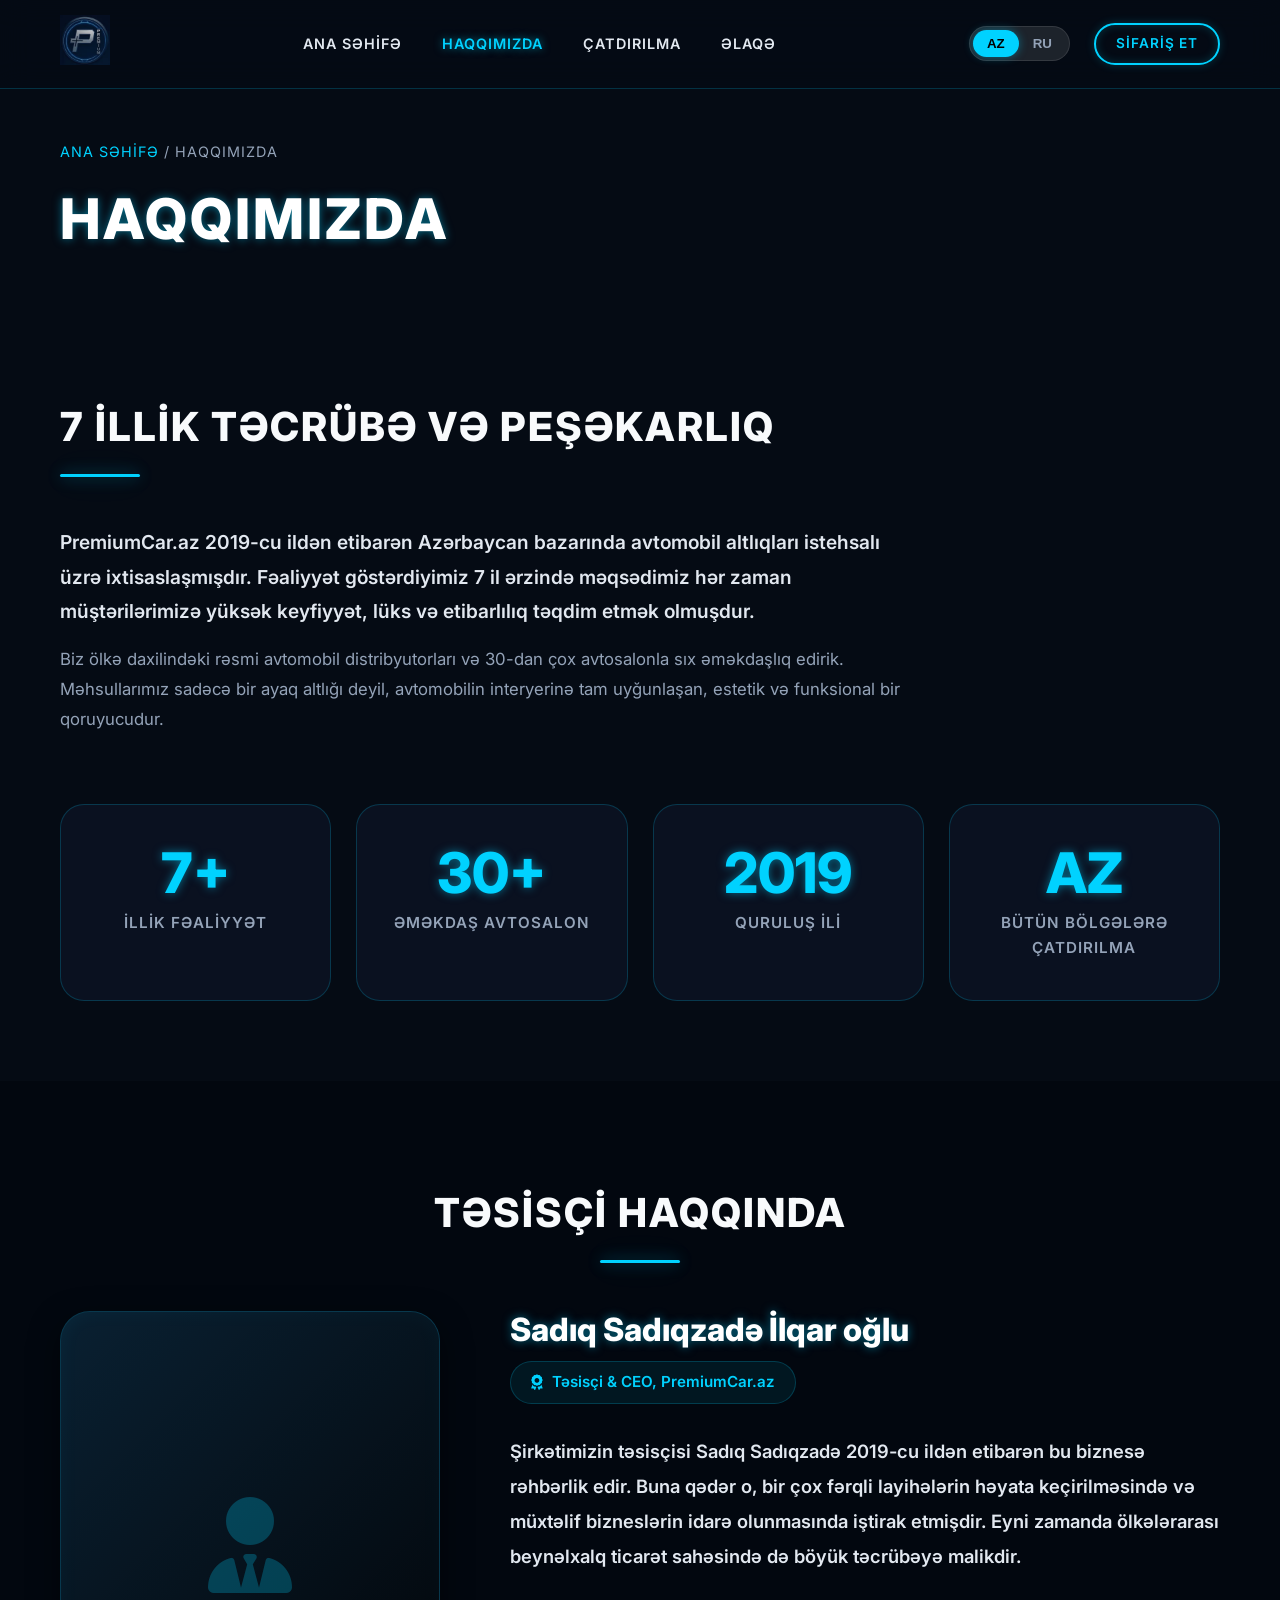
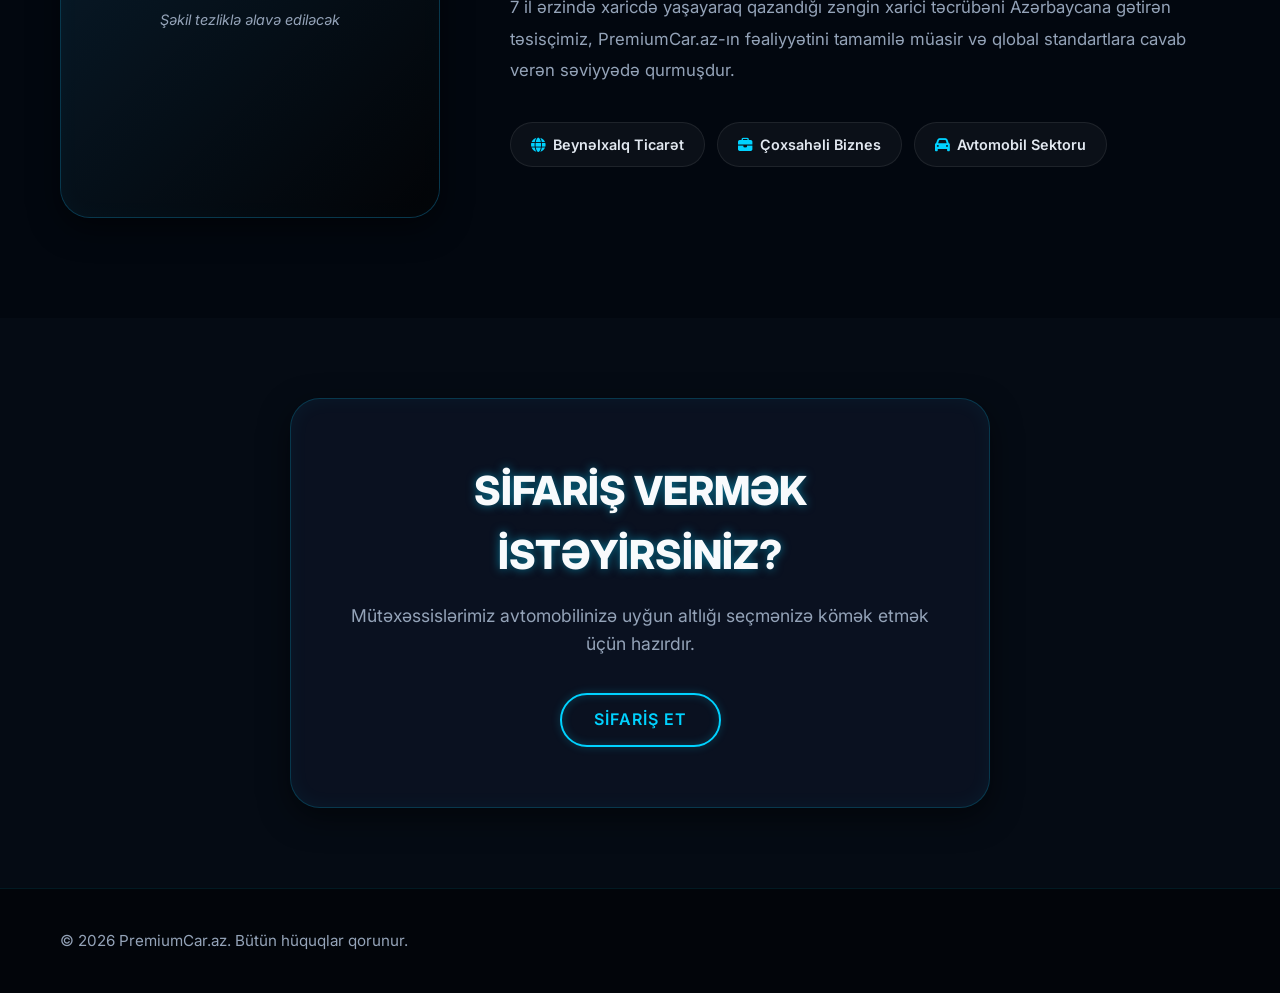
==== about.html @ 5f277016 "Initial commit with fully modernized design, new pages and sections" ====
<!DOCTYPE html>
<html lang="az">
<head>
    <meta charset="UTF-8">
    <meta name="viewport" content="width=device-width, initial-scale=1.0">
    <title>PremiumCar.az - Haqqımızda</title>
    <meta name="description" content="PremiumCar.az haqqında – 2019-cu ildən bəri fəaliyyət göstərən, 30+ avtosalonla əməkdaşlıq edən premium avtomobil altlıqları istehsalçısı.">
    <link href="https://fonts.googleapis.com/css2?family=Inter:wght@300;400;600;800&display=swap" rel="stylesheet">
    <link rel="stylesheet" href="css/style.css">
    <link rel="stylesheet" href="css/about.css">
    <link rel="stylesheet" href="https://cdnjs.cloudflare.com/ajax/libs/font-awesome/6.4.0/css/all.min.css">
</head>
<body>

    <!-- Navbar (eyni ana səhifədəki kimi) -->
    <nav class="navbar">
        <div class="container nav-container">
            <a href="index.html" class="logo">
                <img src="logopremiumcar.jpg" alt="PremiumCar.az Logo" id="brand-logo" onerror="this.style.display='none'; document.getElementById('brand-text').style.display='block';">
                <span id="brand-text" style="display:none;">PremiumCar.az</span>
            </a>
            <ul class="nav-links">
                <li><a href="index.html" data-i18n="nav_home">Ana səhifə</a></li>
                <li><a href="index.html#about" data-i18n="nav_about" class="active-link">Haqqımızda</a></li>
                <li><a href="index.html#delivery" data-i18n="nav_delivery">Çatdırılma</a></li>
                <li><a href="index.html#contact" data-i18n="nav_contact">Əlaqə</a></li>
            </ul>
            <div class="nav-actions">
                <div class="lang-switch">
                    <button class="lang-btn active" data-lang="az">AZ</button>
                    <button class="lang-btn" data-lang="ru">RU</button>
                </div>
                <a href="index.html#order" class="btn-primary btn-sm" data-i18n="nav_order">Sifariş Et</a>
                <button class="mobile-menu-btn"><i class="fas fa-bars"></i></button>
            </div>
        </div>
    </nav>

    <!-- Page Hero -->
    <div class="page-hero">
        <div class="page-hero-overlay"></div>
        <div class="container page-hero-content">
            <p class="page-breadcrumb"><a href="index.html">Ana Səhifə</a> / <span data-i18n="about_title">Haqqımızda</span></p>
            <h1 data-i18n="about_title" class="glow-text">Haqqımızda</h1>
        </div>
    </div>

    <!-- Business About Section -->
    <section class="about-page-section">
        <div class="container">
            <div class="about-page-intro">
                <h2 data-i18n="business_title" class="section-title text-left">7 İllik Təcrübə və Peşəkarlıq</h2>
                <p data-i18n="about_business_p1" class="text-lead">PremiumCar.az 2019-cu ildən etibarən Azərbaycan bazarında avtomobil altlıqları istehsalı üzrə ixtisaslaşmışdır. Fəaliyyət göstərdiyimiz 7 il ərzində məqsədimiz hər zaman müştərilərimizə yüksək keyfiyyət, lüks və etibarlılıq təqdim etmək olmuşdur.</p>
                <p data-i18n="about_business_p2">Biz ölkə daxilindəki rəsmi avtomobil distribyutorları və 30-dan çox avtosalonla sıx əməkdaşlıq edirik. Məhsullarımız sadəcə bir ayaq altlığı deyil, avtomobilin interyerinə tam uyğunlaşan, estetik və funksional bir qoruyucudur.</p>
            </div>

            <!-- Stats -->
            <div class="stats-grid">
                <div class="stat-card">
                    <div class="stat-number glow-text">7+</div>
                    <div class="stat-label" data-i18n="stat_years">İllik Fəaliyyət</div>
                </div>
                <div class="stat-card">
                    <div class="stat-number glow-text">30+</div>
                    <div class="stat-label" data-i18n="stat_salons">Əməkdaş Avtosalon</div>
                </div>
                <div class="stat-card">
                    <div class="stat-number glow-text">2019</div>
                    <div class="stat-label" data-i18n="stat_since">Quruluş İli</div>
                </div>
                <div class="stat-card">
                    <div class="stat-number glow-text">AZ</div>
                    <div class="stat-label" data-i18n="stat_region">Bütün Bölgələrə Çatdırılma</div>
                </div>
            </div>
        </div>
    </section>

    <!-- Founder Section -->
    <section class="founder-section">
        <div class="container">
            <h2 class="section-title" data-i18n="founder_title">Təsisçi Haqqında</h2>
            <div class="founder-content">

                <!-- Founder Photo Placeholder -->
                <div class="founder-photo-wrap">
                    <div class="founder-photo neon-border">
                        <div class="photo-placeholder">
                            <i class="fas fa-user-tie"></i>
                            <p class="photo-hint">Şəkil tezliklə əlavə ediləcək</p>
                        </div>
                    </div>
                </div>

                <!-- Founder Text -->
                <div class="founder-text">
                    <h3 data-i18n="about_founder_name" class="founder-name glow-text">Sadıq Sadıqzadə İlqar oğlu</h3>
                    <div class="founder-badge">
                        <i class="fas fa-award"></i>
                        <span>Təsisçi &amp; CEO, PremiumCar.az</span>
                    </div>
                    <p data-i18n="about_founder_p1" class="text-lead">Şirkətimizin təsisçisi Sadıq Sadıqzadə 2019-cu ildən etibarən bu biznesə rəhbərlik edir. Buna qədər o, bir çox fərqli layihələrin həyata keçirilməsində və müxtəlif bizneslərin idarə olunmasında iştirak etmişdir. Eyni zamanda ölkələrarası beynəlxalq ticarət sahəsində də böyük təcrübəyə malikdir.</p>
                    <p data-i18n="about_founder_p2">7 il ərzində xaricdə yaşayaraq qazandığı zəngin xarici təcrübəni Azərbaycana gətirən təsisçimiz, PremiumCar.az-ın fəaliyyətini tamamilə müasir və qlobal standartlara cavab verən səviyyədə qurmuşdur.</p>
                    <div class="founder-tags">
                        <span class="tag"><i class="fas fa-globe"></i> Beynəlxalq Ticarət</span>
                        <span class="tag"><i class="fas fa-briefcase"></i> Çoxsahəli Biznes</span>
                        <span class="tag"><i class="fas fa-car"></i> Avtomobil Sektoru</span>
                    </div>
                </div>
            </div>
        </div>
    </section>

    <!-- CTA Section -->
    <section class="about-cta">
        <div class="container">
            <div class="cta-box neon-border">
                <h2 class="glow-text" data-i18n="cta_title">Sifariş Vermək İstəyirsiniz?</h2>
                <p data-i18n="cta_desc">Mütəxəssislərimiz avtomobilinizə uyğun altlığı seçmənizə kömək etmək üçün hazırdır.</p>
                <a href="index.html#order" class="btn-primary" data-i18n="nav_order">Sifariş Et</a>
            </div>
        </div>
    </section>

    <footer>
        <div class="container">
            <p data-i18n="footer_text">© 2026 PremiumCar.az. Bütün hüquqlar qorunur.</p>
        </div>
    </footer>

    <script src="js/lang.js"></script>
    <script src="js/main.js"></script>
</body>
</html>
---- css/style.css ----
:root {
    --primary-color: #00d2ff;
    --primary-hover: #00b0d6;
    --secondary-color: #e2e8f0;
    --text-main: #f8fafc;
    --text-light: #94a3b8;
    --bg-dark: #050b14;
    --bg-card: #0a1120;
    --glass-bg: rgba(5, 11, 20, 0.85);
    --glass-border: rgba(0, 210, 255, 0.2);
    --neon-glow: 0 0 15px rgba(0, 210, 255, 0.4), 0 0 30px rgba(0, 210, 255, 0.2);
    --shadow-md: 0 10px 20px rgba(0, 0, 0, 0.5);
}

* {
    margin: 0;
    padding: 0;
    box-sizing: border-box;
}

body {
    font-family: 'Inter', sans-serif;
    color: var(--text-main);
    background-color: var(--bg-dark);
    line-height: 1.6;
    overflow-x: hidden;
}

a {
    text-decoration: none;
    color: inherit;
    transition: all 0.3s ease;
}

ul {
    list-style: none;
}

.container {
    width: 100%;
    max-width: 1200px;
    margin: 0 auto;
    padding: 0 20px;
}

.section-title {
    text-align: center;
    font-size: 2.5rem;
    font-weight: 800;
    margin-bottom: 3rem;
    color: var(--text-main);
    position: relative;
    text-transform: uppercase;
    letter-spacing: 2px;
}

.section-title.text-left {
    text-align: left;
}

.section-title::after {
    content: '';
    display: block;
    width: 80px;
    height: 3px;
    background: var(--primary-color);
    margin: 15px auto 0;
    border-radius: 2px;
    box-shadow: var(--neon-glow);
}

.section-title.text-left::after {
    margin: 15px 0 0 0;
}

.glow-text {
    text-shadow: 0 0 10px rgba(0, 210, 255, 0.5);
}

/* Navbar */
.navbar {
    position: fixed;
    top: 0;
    left: 0;
    width: 100%;
    background: var(--glass-bg);
    backdrop-filter: blur(15px);
    -webkit-backdrop-filter: blur(15px);
    border-bottom: 1px solid var(--glass-border);
    z-index: 1000;
    padding: 15px 0;
    transition: all 0.3s ease;
}

.nav-container {
    display: flex;
    justify-content: space-between;
    align-items: center;
}

.logo img {
    height: 50px;
    max-width: 180px;
    object-fit: contain;
    mix-blend-mode: screen;
}

#brand-text {
    font-size: 1.5rem;
    font-weight: 800;
    color: var(--primary-color);
    text-shadow: var(--neon-glow);
}

.nav-links {
    display: flex;
    gap: 2.5rem;
}

.nav-links a {
    font-weight: 600;
    color: var(--secondary-color);
    text-transform: uppercase;
    font-size: 0.9rem;
    letter-spacing: 1px;
}

.nav-links a:hover {
    color: var(--primary-color);
    text-shadow: 0 0 8px rgba(0, 210, 255, 0.6);
}

.nav-actions {
    display: flex;
    align-items: center;
    gap: 1.5rem;
}

.lang-switch {
    display: flex;
    background: rgba(255, 255, 255, 0.1);
    border-radius: 20px;
    padding: 3px;
    border: 1px solid rgba(255, 255, 255, 0.1);
}

.lang-btn {
    background: none;
    border: none;
    padding: 6px 14px;
    border-radius: 18px;
    font-weight: 600;
    cursor: pointer;
    color: var(--text-light);
    transition: all 0.3s;
}

.lang-btn.active {
    background: var(--primary-color);
    color: #000;
    box-shadow: 0 0 10px rgba(0, 210, 255, 0.4);
}

.btn-primary {
    background: transparent;
    color: var(--primary-color);
    padding: 12px 32px;
    border-radius: 50px;
    font-weight: 600;
    display: inline-block;
    border: 2px solid var(--primary-color);
    cursor: pointer;
    transition: all 0.3s;
    text-transform: uppercase;
    letter-spacing: 1px;
    box-shadow: 0 0 10px rgba(0, 210, 255, 0.2) inset, 0 0 10px rgba(0, 210, 255, 0.2);
}

.btn-primary:hover {
    background: var(--primary-color);
    color: #000;
    box-shadow: 0 0 20px rgba(0, 210, 255, 0.6);
    transform: translateY(-2px);
}

.btn-sm {
    padding: 8px 20px;
    font-size: 0.85rem;
}

.btn-block {
    width: 100%;
    text-align: center;
    padding: 15px;
    font-size: 1.1rem;
}

.mobile-menu-btn {
    display: none;
    background: none;
    border: none;
    font-size: 1.8rem;
    color: var(--primary-color);
    cursor: pointer;
}

/* Hero Section */
.hero {
    height: 100vh;
    min-height: 700px;
    background: url('https://images.unsplash.com/photo-1603584173870-7f23fdae1b7a?ixlib=rb-4.0.3&auto=format&fit=crop&w=1920&q=80') center/cover no-repeat;
    position: relative;
    display: flex;
    align-items: center;
    justify-content: center;
    text-align: center;
    padding-top: 80px;
}

.hero-overlay {
    position: absolute;
    top: 0;
    left: 0;
    width: 100%;
    height: 100%;
    background: radial-gradient(circle at center, rgba(5, 11, 20, 0.6) 0%, rgba(5, 11, 20, 0.95) 100%);
}

.hero-content {
    position: relative;
    z-index: 1;
    max-width: 900px;
}

.hero h1 {
    font-size: 4.5rem;
    font-weight: 800;
    margin-bottom: 1.5rem;
    line-height: 1.1;
    text-transform: uppercase;
    color: #fff;
    animation: fadeInUp 1s ease;
}

.hero p {
    font-size: 1.5rem;
    margin-bottom: 3rem;
    color: var(--secondary-color);
    font-weight: 300;
    animation: fadeInUp 1s ease 0.2s;
    animation-fill-mode: both;
}

/* Dark Sections */
.dark-section {
    padding: 100px 0;
    background: var(--bg-dark);
}

.neon-border {
    border: 1px solid var(--glass-border);
    box-shadow: inset 0 0 20px rgba(0, 210, 255, 0.05), 0 10px 30px rgba(0,0,0,0.5);
    background: var(--bg-card);
    border-radius: 12px;
}

/* About Section */
.about-content {
    display: flex;
    align-items: center;
    gap: 60px;
}

.about-text {
    flex: 1;
}

.text-lead {
    font-size: 1.25rem;
    color: #fff;
    margin-bottom: 20px;
    font-weight: 600;
}

.about-text p {
    margin-bottom: 20px;
    color: var(--text-light);
    font-size: 1.05rem;
}

.features-grid {
    display: grid;
    grid-template-columns: repeat(auto-fit, minmax(200px, 1fr));
    gap: 20px;
    margin-top: 40px;
}

.feature-card {
    background: rgba(255,255,255,0.02);
    padding: 30px 25px;
    border-radius: 40px;
    border: 1px solid rgba(255,255,255,0.05);
    text-align: center;
    transition: all 0.3s;
}

.feature-card:hover {
    border-color: var(--primary-color);
    box-shadow: var(--neon-glow);
    transform: translateY(-5px);
}

.f-icon {
    font-size: 2.5rem;
    color: var(--primary-color);
    margin-bottom: 15px;
    text-shadow: 0 0 10px rgba(0,210,255,0.5);
}

.feature-card h4 {
    color: #fff;
    font-size: 1.1rem;
    font-weight: 600;
}

.about-image {
    flex: 1;
}

.image-placeholder {
    width: 100%;
    height: 450px;
    display: flex;
    align-items: center;
    justify-content: center;
    background: linear-gradient(135deg, rgba(0,210,255,0.1), rgba(0,0,0,0.8));
    position: relative;
    overflow: hidden;
    border-radius: 30px;
}

.image-placeholder::before {
    content: '';
    position: absolute;
    width: 200%;
    height: 100%;
    background: linear-gradient(to right, transparent, rgba(0,210,255,0.1), transparent);
    animation: shine 4s infinite linear;
}

.glow-icon {
    font-size: 8rem;
    color: rgba(0,210,255,0.2);
    text-shadow: var(--neon-glow);
}

/* Delivery Section */
.delivery {
    padding: 60px 0;
    background: url('https://images.unsplash.com/photo-1555520849-c09a8eb744fe?ixlib=rb-4.0.3&auto=format&fit=crop&w=1920&q=80') center/cover no-repeat;
    position: relative;
}

.delivery::before {
    content: '';
    position: absolute;
    top: 0; left: 0; width: 100%; height: 100%;
    background: rgba(5, 11, 20, 0.85);
    backdrop-filter: blur(5px);
}

.delivery-box {
    position: relative;
    max-width: 800px;
    margin: 0 auto;
    padding: 50px;
    text-align: center;
    z-index: 1;
    border-radius: 30px;
}

.delivery-icon {
    font-size: 4rem;
    color: var(--primary-color);
    margin-bottom: 20px;
    text-shadow: var(--neon-glow);
}

.delivery-box h2 {
    font-size: 2.5rem;
    color: #fff;
    margin-bottom: 15px;
    text-transform: uppercase;
}

.delivery-box p {
    font-size: 1.2rem;
    color: var(--secondary-color);
}

/* Order Section */
.order {
    padding: 100px 0;
}

.order-box {
    max-width: 650px;
    margin: 0 auto;
    padding: 60px 50px;
    text-align: center;
    border-radius: 30px;
}

.order-box h2 {
    font-size: 2.5rem;
    margin-bottom: 15px;
    text-transform: uppercase;
}

.order-box p {
    color: var(--text-light);
    margin-bottom: 40px;
    font-size: 1.1rem;
}

.order-form {
    display: flex;
    flex-direction: column;
    gap: 25px;
}

.form-group {
    position: relative;
}

.form-group input {
    width: 100%;
    padding: 20px 25px;
    border: 1px solid rgba(255,255,255,0.1);
    border-radius: 50px;
    font-size: 1rem;
    font-family: inherit;
    background: rgba(0,0,0,0.3);
    color: #fff;
    transition: all 0.3s;
    outline: none;
}

.form-group input:focus {
    border-color: var(--primary-color);
    background: rgba(0,210,255,0.05);
    box-shadow: 0 0 10px rgba(0,210,255,0.2);
}

.form-group label {
    position: absolute;
    left: 25px;
    top: 50%;
    transform: translateY(-50%);
    color: var(--text-light);
    pointer-events: none;
    transition: all 0.3s;
    background: transparent;
    padding: 0 5px;
}

.form-group input:focus ~ label,
.form-group input:not(:placeholder-shown) ~ label {
    top: 0;
    font-size: 0.85rem;
    color: var(--primary-color);
    background: var(--bg-card);
    font-weight: 600;
    letter-spacing: 1px;
    border-radius: 10px;
}

.toast {
    display: flex;
    align-items: center;
    justify-content: center;
    gap: 10px;
    background: rgba(0, 210, 255, 0.1);
    border: 1px solid var(--primary-color);
    color: var(--primary-color);
    padding: 15px 20px;
    border-radius: 4px;
    margin-top: 20px;
    font-weight: 600;
    opacity: 0;
    transform: translateY(20px);
    transition: all 0.4s ease;
    pointer-events: none;
    position: absolute;
    width: 100%;
    box-shadow: var(--neon-glow);
}

.toast.show {
    opacity: 1;
    transform: translateY(0);
    position: relative;
}

/* Contact Section */
.contact {
    padding: 100px 0 50px;
    background: var(--bg-dark);
}

.contact-info {
    max-width: 800px;
    margin: 0 auto;
    padding: 50px;
    display: grid;
    grid-template-columns: repeat(auto-fit, minmax(250px, 1fr));
    gap: 40px;
    border-radius: 30px;
}

.contact-item {
    display: flex;
    flex-direction: column;
    align-items: center;
    text-align: center;
    gap: 15px;
}

.icon-box {
    width: 60px;
    height: 60px;
    background: rgba(0,210,255,0.05);
    color: var(--primary-color);
    border-radius: 50%;
    display: flex;
    align-items: center;
    justify-content: center;
    font-size: 1.5rem;
    border: 1px solid rgba(0,210,255,0.2);
    box-shadow: 0 0 15px rgba(0,210,255,0.1);
    transition: all 0.3s;
}

.contact-item:hover .icon-box {
    background: var(--primary-color);
    color: #000;
    box-shadow: var(--neon-glow);
    transform: scale(1.1);
}

.contact-item h4 {
    font-size: 1.1rem;
    color: #fff;
    text-transform: uppercase;
    letter-spacing: 1px;
}

.contact-item p, .contact-item a {
    color: var(--text-light);
}

.contact-item a:hover {
    color: var(--primary-color);
}

.social-links {
    grid-column: 1 / -1;
    display: flex;
    justify-content: center;
    gap: 20px;
    margin-top: 10px;
    padding-top: 10px;
}

.social-icon {
    width: 50px;
    height: 50px;
    background: rgba(255,255,255,0.05);
    border-radius: 50%;
    display: flex;
    align-items: center;
    justify-content: center;
    font-size: 1.5rem;
    color: var(--secondary-color);
    transition: all 0.3s;
    border: 1px solid transparent;
}

.social-icon:hover {
    background: rgba(0,210,255,0.1);
    border-color: var(--primary-color);
    color: var(--primary-color);
    box-shadow: var(--neon-glow);
    transform: translateY(-5px);
}

/* Footer */
footer {
    background: #02050a;
    color: var(--text-light);
    padding: 40px 0;
    border-top: 1px solid rgba(0, 210, 255, 0.1);
    font-size: 0.95rem;
}

.footer-inner {
    display: flex;
    align-items: center;
    justify-content: space-between;
    gap: 20px;
    flex-wrap: wrap;
}

.footer-links { display: flex; gap: 25px; }
.footer-links a { color: var(--text-light); font-size: 0.85rem; font-weight: 600; letter-spacing: 1px; text-transform: uppercase; transition: color 0.3s; }
.footer-links a:hover { color: var(--primary-color); }

/* HOME STATS */
.home-stats {
    display: flex;
    align-items: center;
    justify-content: center;
    background: var(--bg-card);
    border: 1px solid var(--glass-border);
    border-radius: 20px;
    padding: 30px 20px;
    margin-bottom: 70px;
    flex-wrap: wrap;
}

.home-stat { display: flex; flex-direction: column; align-items: center; padding: 10px 35px; gap: 6px; }
.home-stat-num { font-size: 2.8rem; font-weight: 800; color: var(--primary-color); line-height: 1; }
.home-stat-label { font-size: 0.8rem; color: var(--text-light); text-transform: uppercase; letter-spacing: 1px; font-weight: 600; text-align: center; }
.home-stat-divider { width: 1px; height: 50px; background: rgba(0,210,255,0.15); }

/* FOUNDER PREVIEW */
.founder-preview { display: flex; flex-direction: column; gap: 20px; align-items: center; }
.founder-preview-photo { width: 100%; border-radius: 24px; overflow: hidden; }
.founder-preview-placeholder { width: 100%; min-height: 220px; display: flex; flex-direction: column; align-items: center; justify-content: center; gap: 10px; background: linear-gradient(135deg, rgba(0,210,255,0.08), rgba(0,0,0,0.8)); padding: 30px; }
.founder-preview-placeholder i { font-size: 4rem; color: rgba(0,210,255,0.3); }
.founder-preview-placeholder span { font-size: 0.8rem; color: var(--text-light); font-style: italic; }
.founder-preview-info { text-align: center; }
.founder-preview-name { font-size: 1.3rem; font-weight: 700; color: #fff; margin-bottom: 10px; }
.founder-preview-info p { color: var(--text-light); font-size: 0.95rem; line-height: 1.7; margin-bottom: 15px; }
.btn-outline-mini { display: inline-block; padding: 8px 20px; border: 1px solid var(--primary-color); border-radius: 50px; color: var(--primary-color); font-size: 0.85rem; font-weight: 600; letter-spacing: 1px; text-transform: uppercase; transition: all 0.3s; }
.btn-outline-mini:hover { background: var(--primary-color); color: #000; }

/* PRODUCTS SECTION */
.products-section { padding: 100px 0; background: #02070f; }
.section-subtitle { text-align: center; color: var(--text-light); font-size: 1.05rem; margin-top: -2rem; margin-bottom: 3rem; }
.products-grid { display: grid; grid-template-columns: repeat(auto-fit, minmax(300px, 1fr)); gap: 30px; }
.product-card-new { background: var(--bg-card); border: 1px solid var(--glass-border); border-radius: 24px; overflow: hidden; transition: all 0.4s ease; }
.product-card-new:hover { transform: translateY(-8px); border-color: rgba(0,210,255,0.4); box-shadow: 0 20px 40px rgba(0,210,255,0.08); }
.product-img-wrap { position: relative; aspect-ratio: 4/3; overflow: hidden; }
.product-img-placeholder { width: 100%; height: 100%; background: linear-gradient(135deg, rgba(0,210,255,0.05), rgba(0,0,0,0.6)); display: flex; align-items: center; justify-content: center; font-size: 4rem; color: rgba(0,210,255,0.2); }
.product-img-wrap img { width: 100%; height: 100%; object-fit: cover; transition: transform 0.5s ease; }
.product-card-new:hover .product-img-wrap img { transform: scale(1.05); }
.product-badge { position: absolute; top: 15px; left: 15px; background: var(--primary-color); color: #000; font-size: 0.75rem; font-weight: 800; padding: 5px 14px; border-radius: 50px; text-transform: uppercase; letter-spacing: 1px; }
.product-badge-new { background: #f59e0b; }
.product-card-body { padding: 25px; display: flex; flex-direction: column; gap: 12px; }
.product-card-body h3 { font-size: 1.3rem; font-weight: 700; color: #fff; }
.product-card-body p { color: var(--text-light); font-size: 0.95rem; line-height: 1.6; flex: 1; }
.product-card-body .btn-primary { align-self: flex-start; margin-top: 5px; }

/* REVIEWS */
.reviews-section { padding: 100px 0; background: var(--bg-dark); }
.reviews-grid { display: grid; grid-template-columns: repeat(auto-fit, minmax(300px, 1fr)); gap: 30px; }
.review-card { padding: 35px 30px; border-radius: 24px; display: flex; flex-direction: column; gap: 18px; transition: all 0.3s; }
.review-card:hover { transform: translateY(-5px); border-color: rgba(0,210,255,0.4); }
.review-stars { color: #f59e0b; font-size: 1.1rem; letter-spacing: 2px; }
.review-text { color: #e2e8f0; font-size: 1rem; line-height: 1.7; font-style: italic; flex: 1; }
.review-author { display: flex; align-items: center; gap: 12px; border-top: 1px solid rgba(255,255,255,0.05); padding-top: 18px; }
.review-avatar { width: 44px; height: 44px; border-radius: 50%; background: rgba(0,210,255,0.1); border: 1px solid rgba(0,210,255,0.2); display: flex; align-items: center; justify-content: center; color: var(--primary-color); flex-shrink: 0; }
.review-name { font-weight: 700; color: #fff; font-size: 0.95rem; }
.review-car { color: var(--primary-color); font-size: 0.8rem; font-weight: 600; letter-spacing: 1px; }

/* CONTACT ROW homepage */
.contact-row { display: grid; grid-template-columns: repeat(4, 1fr); gap: 20px; margin-bottom: 30px; }
.contact-card { padding: 30px 20px; border-radius: 20px; text-align: center; display: flex; flex-direction: column; align-items: center; gap: 8px; transition: all 0.3s; }
.contact-card:hover { transform: translateY(-5px); border-color: rgba(0,210,255,0.4); }
.contact-card h4 { font-size: 0.9rem; color: #fff; text-transform: uppercase; letter-spacing: 1px; font-weight: 700; }
.contact-card p, .contact-card a { color: var(--text-light); font-size: 0.9rem; }
.contact-card a:hover { color: var(--primary-color); }

/* CONTACT PAGE */
.contact-page-grid { display: grid; grid-template-columns: repeat(4, 1fr); gap: 20px; margin-bottom: 40px; }
.contact-page-card { padding: 40px 20px; border-radius: 24px; text-align: center; display: flex; flex-direction: column; align-items: center; gap: 10px; transition: all 0.4s; }
.contact-page-card:hover { transform: translateY(-8px); border-color: rgba(0,210,255,0.4); box-shadow: 0 20px 40px rgba(0,210,255,0.08); }
.icon-box-lg { width: 70px; height: 70px; background: rgba(0,210,255,0.08); border: 1px solid rgba(0,210,255,0.2); border-radius: 50%; display: flex; align-items: center; justify-content: center; font-size: 1.8rem; color: var(--primary-color); margin-bottom: 10px; transition: all 0.3s; }
.contact-page-card:hover .icon-box-lg { background: var(--primary-color); color: #000; box-shadow: var(--neon-glow); }
.contact-page-card h3 { font-size: 1.1rem; color: #fff; font-weight: 700; text-transform: uppercase; letter-spacing: 1px; }
.contact-page-card p, .contact-page-card a { color: var(--text-light); font-size: 0.9rem; }
.contact-page-card a:hover { color: var(--primary-color); }
.contact-bottom-grid { display: grid; grid-template-columns: 1fr 1.5fr; gap: 25px; min-height: 350px; }
.contact-hours { padding: 40px 35px; border-radius: 24px; display: flex; flex-direction: column; gap: 15px; }
.contact-hours h3 { font-size: 1.2rem; font-weight: 700; color: #fff; text-transform: uppercase; letter-spacing: 1px; }
.hours-row { display: flex; justify-content: space-between; align-items: center; padding: 10px 0; border-bottom: 1px solid rgba(255,255,255,0.05); color: var(--text-light); font-size: 0.9rem; }
.hours-row.closed { opacity: 0.5; }
.hours-time { color: var(--primary-color); font-weight: 700; }
.address-info { display: flex; align-items: center; gap: 10px; color: var(--text-light); font-size: 0.9rem; margin-top: auto; padding-top: 15px; border-top: 1px solid rgba(255,255,255,0.05); }
.contact-map { border-radius: 24px; overflow: hidden; min-height: 350px; }
.contact-map iframe { width: 100%; height: 100%; display: block; }

/* Animations */
@keyframes fadeInUp {
    from { opacity: 0; transform: translateY(40px); }
    to { opacity: 1; transform: translateY(0); }
}

@keyframes shine {
    to { left: 100%; }
}

/* Responsive Design */
@media (max-width: 992px) {
    .about-content {
        flex-direction: column;
    }
    .hero h1 {
        font-size: 3.5rem;
    }
}

@media (max-width: 768px) {
    .nav-links {
        display: none;
        position: fixed;
        top: 80px;
        left: 0;
        width: 100%;
        height: calc(100vh - 80px);
        background: rgba(5, 11, 20, 0.98);
        backdrop-filter: blur(20px);
        flex-direction: column;
        align-items: center;
        justify-content: center;
        gap: 3rem;
        z-index: 999;
        border-top: 1px solid var(--glass-border);
    }

    .nav-links.active {
        display: flex;
    }

    .nav-links a {
        font-size: 1.6rem;
        letter-spacing: 3px;
        opacity: 0;
        transform: translateY(20px);
        animation: fadeInUp 0.5s forwards;
    }

    .nav-links.active a:nth-child(1) { animation-delay: 0.1s; }
    .nav-links.active a:nth-child(2) { animation-delay: 0.2s; }
    .nav-links.active a:nth-child(3) { animation-delay: 0.3s; }
    .nav-links.active a:nth-child(4) { animation-delay: 0.4s; }

    .nav-actions .btn-sm {
        display: none;
    }

    .mobile-menu-btn {
        display: block;
    }

    .hero h1 {
        font-size: 2.4rem;
    }

    .hero p {
        font-size: 1.1rem;
    }

    .order-box {
        padding: 40px 20px;
    }

    .section-title {
        font-size: 1.8rem;
    }

    .delivery-box {
        padding: 40px 25px;
    }

    .contact-info {
        padding: 30px 20px;
        grid-template-columns: 1fr;
    }

    .about-content {
        flex-direction: column;
    }

    .features-grid {
        grid-template-columns: 1fr;
    }
}
---- css/about.css ----
/* about.css — Haqqımızda Səhifəsi üçün əlavə stillər */

/* Active nav link */
.active-link {
    color: var(--primary-color) !important;
    text-shadow: 0 0 8px rgba(0, 210, 255, 0.6);
}

/* Page Hero */
.page-hero {
    height: 35vh;
    min-height: 280px;
    background: url('https://images.unsplash.com/photo-1603584173870-7f23fdae1b7a?ixlib=rb-4.0.3&auto=format&fit=crop&w=1920&q=80') center/cover no-repeat;
    position: relative;
    display: flex;
    align-items: flex-end;
    padding-top: 80px;
}

.page-hero-overlay {
    position: absolute;
    inset: 0;
    background: linear-gradient(to top, rgba(5, 11, 20, 1) 0%, rgba(5, 11, 20, 0.5) 100%);
}

.page-hero-content {
    position: relative;
    z-index: 1;
    padding-bottom: 50px;
}

.page-breadcrumb {
    font-size: 0.9rem;
    color: var(--text-light);
    margin-bottom: 12px;
    letter-spacing: 1px;
    text-transform: uppercase;
}

.page-breadcrumb a {
    color: var(--primary-color);
}

.page-breadcrumb a:hover {
    text-decoration: underline;
}

.page-hero-content h1 {
    font-size: 3.5rem;
    font-weight: 800;
    color: #fff;
    text-transform: uppercase;
    letter-spacing: 3px;
}

/* About Page Sections */
.about-page-section {
    padding: 80px 0;
    background: var(--bg-dark);
}

.about-page-intro {
    max-width: 850px;
    margin-bottom: 70px;
}

.about-page-intro .text-lead {
    font-size: 1.2rem;
    color: #e2e8f0;
    margin: 20px 0 15px;
    line-height: 1.8;
}

.about-page-intro p:last-child {
    color: var(--text-light);
    font-size: 1.05rem;
    line-height: 1.8;
}

/* Stats Grid */
.stats-grid {
    display: grid;
    grid-template-columns: repeat(4, 1fr);
    gap: 25px;
}

.stat-card {
    background: var(--bg-card);
    border: 1px solid var(--glass-border);
    border-radius: 24px;
    padding: 40px 20px;
    text-align: center;
    transition: all 0.4s ease;
    position: relative;
    overflow: hidden;
}

.stat-card::before {
    content: '';
    position: absolute;
    top: 0; left: 0; right: 0;
    height: 3px;
    background: linear-gradient(90deg, transparent, var(--primary-color), transparent);
    opacity: 0;
    transition: opacity 0.4s;
}

.stat-card:hover {
    transform: translateY(-8px);
    box-shadow: 0 20px 40px rgba(0, 210, 255, 0.1);
    border-color: rgba(0, 210, 255, 0.4);
}

.stat-card:hover::before {
    opacity: 1;
}

.stat-number {
    font-size: 3.5rem;
    font-weight: 800;
    color: var(--primary-color);
    line-height: 1;
    margin-bottom: 10px;
}

.stat-label {
    font-size: 0.95rem;
    color: var(--text-light);
    text-transform: uppercase;
    letter-spacing: 1px;
    font-weight: 600;
}

/* Founder Section */
.founder-section {
    padding: 100px 0;
    background: #02070f;
}

.founder-content {
    display: grid;
    grid-template-columns: 380px 1fr;
    gap: 70px;
    align-items: start;
}

.founder-photo-wrap {
    position: sticky;
    top: 100px;
}

.founder-photo {
    border-radius: 30px;
    overflow: hidden;
    aspect-ratio: 3 / 4;
    display: flex;
    align-items: center;
    justify-content: center;
}

.photo-placeholder {
    width: 100%;
    height: 100%;
    display: flex;
    flex-direction: column;
    align-items: center;
    justify-content: center;
    background: linear-gradient(135deg, rgba(0,210,255,0.08), rgba(0,0,0,0.8));
    gap: 15px;
    padding: 30px;
    text-align: center;
}

.photo-placeholder i {
    font-size: 6rem;
    color: rgba(0,210,255,0.25);
}

.photo-hint {
    color: var(--text-light);
    font-size: 0.9rem;
    font-style: italic;
}

.founder-name {
    font-size: 2rem;
    font-weight: 800;
    color: #fff;
    margin-bottom: 12px;
    line-height: 1.2;
}

.founder-badge {
    display: inline-flex;
    align-items: center;
    gap: 10px;
    background: rgba(0, 210, 255, 0.08);
    border: 1px solid rgba(0, 210, 255, 0.2);
    border-radius: 50px;
    padding: 8px 20px;
    color: var(--primary-color);
    font-size: 0.95rem;
    font-weight: 600;
    margin-bottom: 30px;
}

.founder-text .text-lead {
    font-size: 1.15rem;
    color: #e2e8f0;
    line-height: 1.9;
    margin-bottom: 18px;
}

.founder-text p:not(.text-lead) {
    color: var(--text-light);
    font-size: 1.05rem;
    line-height: 1.9;
    margin-bottom: 35px;
}

.founder-tags {
    display: flex;
    flex-wrap: wrap;
    gap: 12px;
    margin-top: 10px;
}

.tag {
    display: inline-flex;
    align-items: center;
    gap: 8px;
    background: rgba(255,255,255,0.04);
    border: 1px solid rgba(255,255,255,0.08);
    border-radius: 50px;
    padding: 10px 20px;
    color: var(--secondary-color);
    font-size: 0.9rem;
    font-weight: 600;
    transition: all 0.3s;
}

.tag:hover {
    border-color: var(--primary-color);
    color: var(--primary-color);
}

.tag i {
    color: var(--primary-color);
}

/* CTA */
.about-cta {
    padding: 80px 0;
    background: var(--bg-dark);
}

.cta-box {
    max-width: 700px;
    margin: 0 auto;
    padding: 60px 50px;
    border-radius: 30px;
    text-align: center;
}

.cta-box h2 {
    font-size: 2.5rem;
    font-weight: 800;
    text-transform: uppercase;
    margin-bottom: 15px;
}

.cta-box p {
    color: var(--text-light);
    font-size: 1.1rem;
    margin-bottom: 35px;
}

/* Responsive */
@media (max-width: 992px) {
    .stats-grid {
        grid-template-columns: repeat(2, 1fr);
    }
    .founder-content {
        grid-template-columns: 1fr;
    }
    .founder-photo-wrap {
        position: static;
        max-width: 320px;
        margin: 0 auto;
    }
}

@media (max-width: 768px) {
    .page-hero-content h1 {
        font-size: 2.2rem;
    }
    .stats-grid {
        grid-template-columns: repeat(2, 1fr);
        gap: 15px;
    }
    .stat-number {
        font-size: 2.5rem;
    }
    .cta-box {
        padding: 40px 25px;
    }
    .founder-name {
        font-size: 1.6rem;
    }
    .about-page-intro {
        margin-bottom: 45px;
    }
}
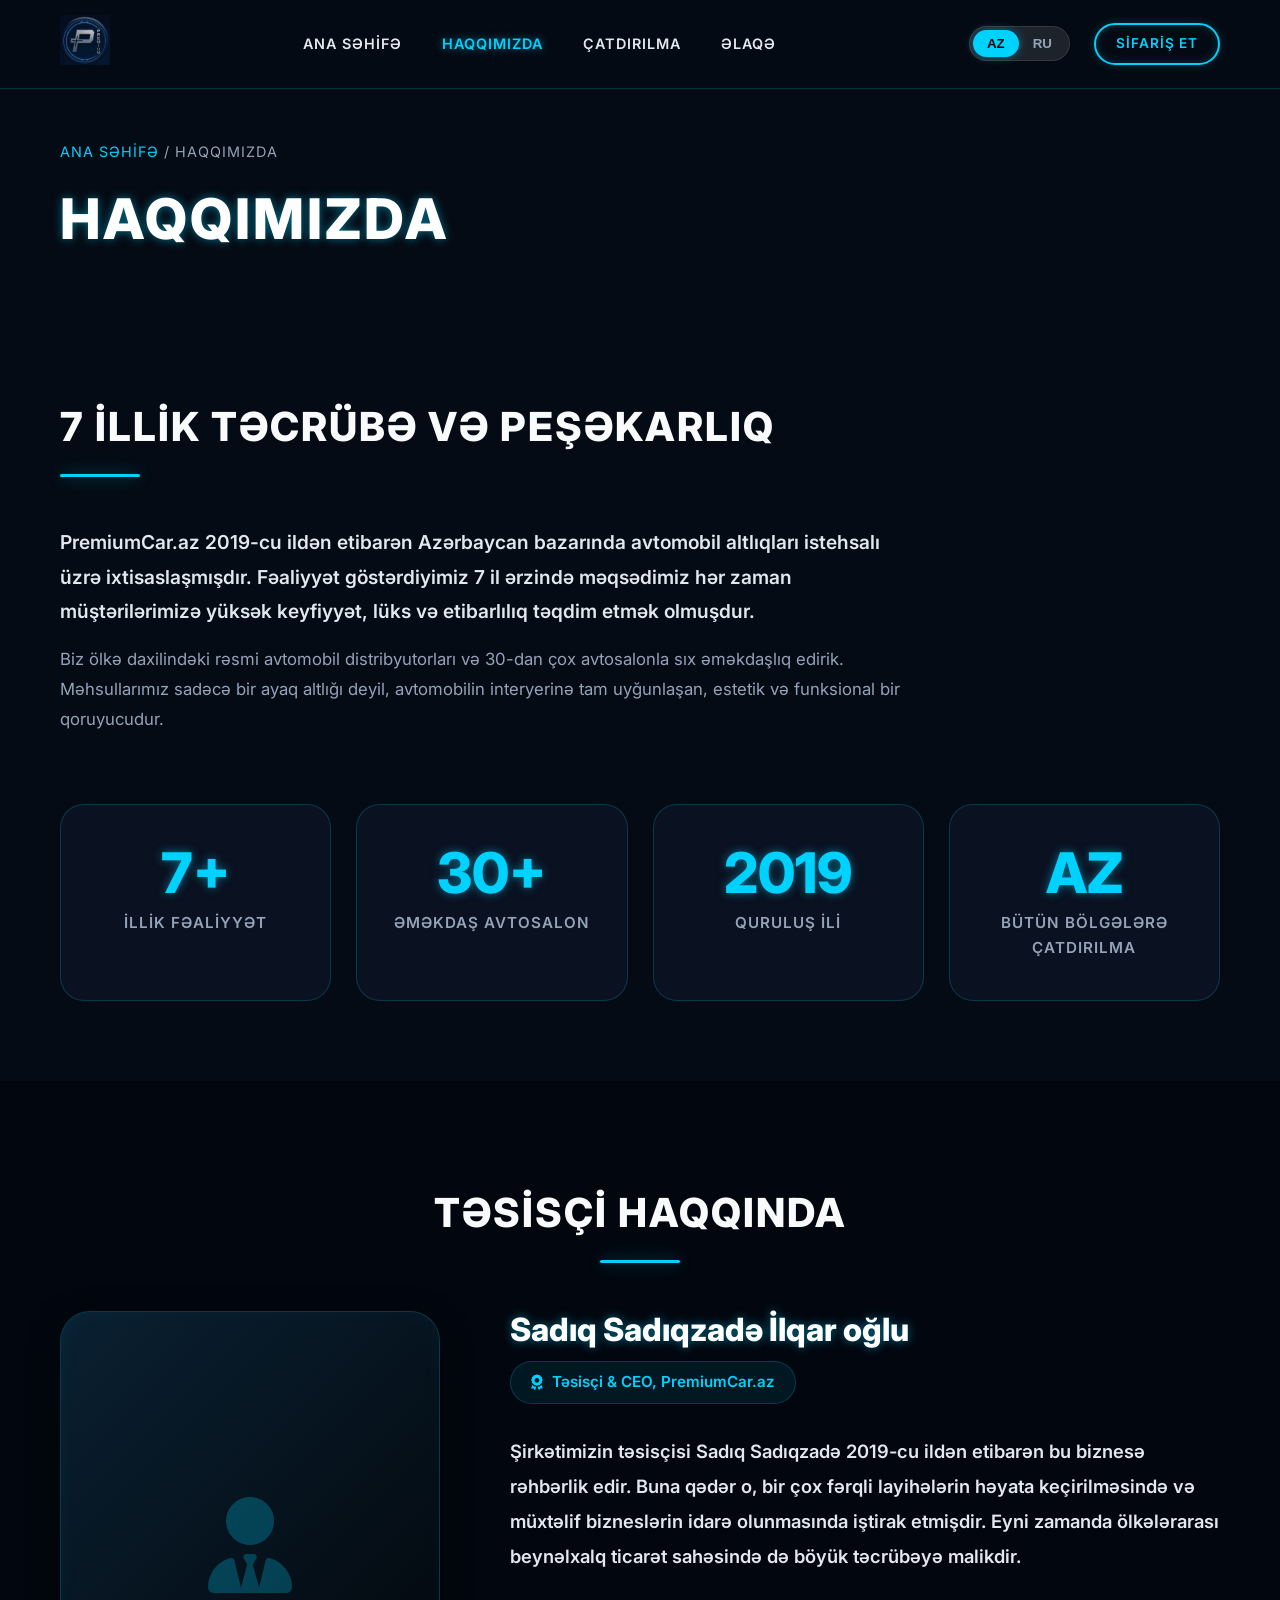
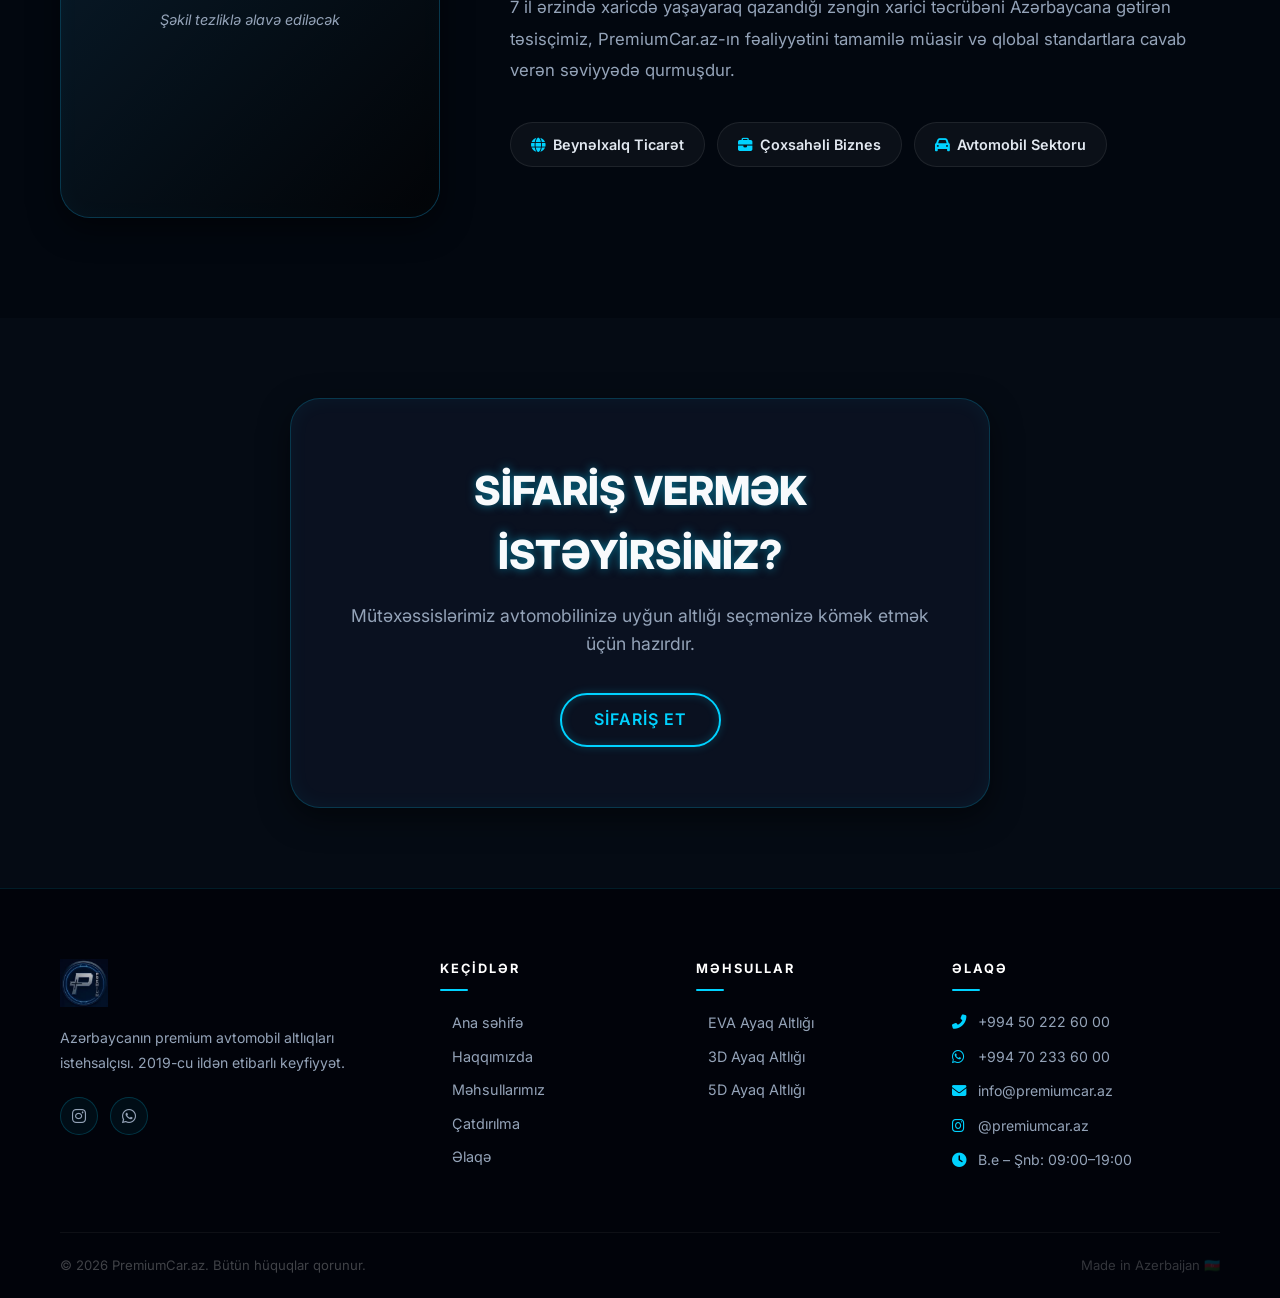
==== commit e8b01f6a: "Full footer redesign, +994 phone format, RU translations completed" ====
--- a/about.html
+++ b/about.html
@@ -122,9 +122,50 @@
         </div>
     </section>
 
-    <footer>
+    <footer class="site-footer">
         <div class="container">
-            <p data-i18n="footer_text">© 2026 PremiumCar.az. Bütün hüquqlar qorunur.</p>
+            <div class="footer-grid">
+                <div class="footer-col footer-brand">
+                    <img src="logopremiumcar.jpg" alt="PremiumCar.az" class="footer-logo-img">
+                    <p data-i18n="footer_about_short">Azərbaycanın premium avtomobil altlıqları istehsalçısı. 2019-cu ildən etibarlı keyfiyyət.</p>
+                    <div class="footer-socials">
+                        <a href="https://www.instagram.com/premiumcar.az/" target="_blank"><i class="fab fa-instagram"></i></a>
+                        <a href="https://wa.me/994502226000" target="_blank"><i class="fab fa-whatsapp"></i></a>
+                    </div>
+                </div>
+                <div class="footer-col">
+                    <h4 class="footer-col-title" data-i18n="footer_nav_title">Keçidlər</h4>
+                    <ul class="footer-nav">
+                        <li><a href="index.html" data-i18n="nav_home">Ana səhifə</a></li>
+                        <li><a href="about.html" data-i18n="nav_about">Haqqımızda</a></li>
+                        <li><a href="index.html#products" data-i18n="products_title">Məhsullar</a></li>
+                        <li><a href="index.html#delivery" data-i18n="nav_delivery">Çatdırılma</a></li>
+                        <li><a href="contact.html" data-i18n="nav_contact">Əlaqə</a></li>
+                    </ul>
+                </div>
+                <div class="footer-col">
+                    <h4 class="footer-col-title" data-i18n="footer_products_title">Məhsullar</h4>
+                    <ul class="footer-nav">
+                        <li><a href="index.html#products" data-i18n="prod1_name">EVA Ayaq Altlığı</a></li>
+                        <li><a href="index.html#products" data-i18n="prod2_name">3D Ayaq Altlığı</a></li>
+                        <li><a href="index.html#products" data-i18n="prod3_name">5D Ayaq Altlığı</a></li>
+                    </ul>
+                </div>
+                <div class="footer-col">
+                    <h4 class="footer-col-title" data-i18n="nav_contact">Əlaqə</h4>
+                    <ul class="footer-contact-list">
+                        <li><i class="fas fa-phone-alt"></i><a href="tel:+994502226000">+994 50 222 60 00</a></li>
+                        <li><i class="fab fa-whatsapp"></i><a href="tel:+994702336000">+994 70 233 60 00</a></li>
+                        <li><i class="fas fa-envelope"></i><a href="mailto:info@premiumcar.az">info@premiumcar.az</a></li>
+                        <li><i class="fab fa-instagram"></i><a href="https://www.instagram.com/premiumcar.az/" target="_blank">@premiumcar.az</a></li>
+                        <li><i class="fas fa-clock"></i><span data-i18n="footer_hours">B.e – Şnb: 09:00–19:00</span></li>
+                    </ul>
+                </div>
+            </div>
+            <div class="footer-bottom">
+                <p data-i18n="footer_text">© 2026 PremiumCar.az. Bütün hüquqlar qorunur.</p>
+                <p class="footer-made">Made in Azerbaijan 🇦🇿</p>
+            </div>
         </div>
     </footer>
 
--- a/css/style.css
+++ b/css/style.css
@@ -18,12 +18,16 @@
     box-sizing: border-box;
 }
 
+html, body {
+    overflow-x: hidden;
+    width: 100%;
+}
+
 body {
     font-family: 'Inter', sans-serif;
     color: var(--text-main);
     background-color: var(--bg-dark);
     line-height: 1.6;
-    overflow-x: hidden;
 }
 
 a {
@@ -594,26 +598,165 @@
     transform: translateY(-5px);
 }
 
-/* Footer */
-footer {
-    background: #02050a;
-    color: var(--text-light);
-    padding: 40px 0;
-    border-top: 1px solid rgba(0, 210, 255, 0.1);
-    font-size: 0.95rem;
-}
-
-.footer-inner {
+/* ── SITE FOOTER ── */
+.site-footer {
+    background: #01030a;
+    border-top: 1px solid rgba(0, 210, 255, 0.12);
+    padding: 70px 0 0;
+    font-size: 0.9rem;
+}
+
+.footer-grid {
+    display: grid;
+    grid-template-columns: 1.6fr 1fr 1fr 1.3fr;
+    gap: 50px;
+    padding-bottom: 60px;
+    border-bottom: 1px solid rgba(255,255,255,0.05);
+}
+
+.footer-brand { display: flex; flex-direction: column; gap: 18px; }
+
+.footer-logo-img {
+    height: 48px;
+    mix-blend-mode: screen;
+    object-fit: contain;
+    object-position: left;
+}
+
+.footer-brand p {
+    color: var(--text-light);
+    line-height: 1.8;
+    font-size: 0.88rem;
+}
+
+.footer-socials {
+    display: flex;
+    gap: 12px;
+    margin-top: 4px;
+}
+
+.footer-socials a {
+    width: 38px;
+    height: 38px;
+    border-radius: 50%;
+    border: 1px solid rgba(0,210,255,0.2);
+    background: rgba(0,210,255,0.05);
+    display: flex;
+    align-items: center;
+    justify-content: center;
+    color: var(--text-light);
+    font-size: 1rem;
+    transition: all 0.3s;
+}
+
+.footer-socials a:hover {
+    background: var(--primary-color);
+    border-color: var(--primary-color);
+    color: #000;
+    transform: translateY(-3px);
+}
+
+.footer-col-title {
+    color: #fff;
+    font-size: 0.8rem;
+    font-weight: 700;
+    text-transform: uppercase;
+    letter-spacing: 2px;
+    margin-bottom: 20px;
+    position: relative;
+    padding-bottom: 12px;
+}
+
+.footer-col-title::after {
+    content: '';
+    position: absolute;
+    bottom: 0;
+    left: 0;
+    width: 28px;
+    height: 2px;
+    background: var(--primary-color);
+    border-radius: 2px;
+}
+
+.footer-nav {
+    list-style: none;
+    display: flex;
+    flex-direction: column;
+    gap: 10px;
+}
+
+.footer-nav li a {
+    color: var(--text-light);
+    font-size: 0.9rem;
+    transition: all 0.3s;
+    display: inline-flex;
+    align-items: center;
+    gap: 6px;
+}
+
+.footer-nav li a::before {
+    content: '›';
+    color: var(--primary-color);
+    font-size: 1rem;
+    line-height: 1;
+    opacity: 0;
+    transform: translateX(-5px);
+    transition: all 0.3s;
+}
+
+.footer-nav li a:hover {
+    color: var(--primary-color);
+    padding-left: 4px;
+}
+
+.footer-nav li a:hover::before {
+    opacity: 1;
+    transform: translateX(0);
+}
+
+.footer-contact-list {
+    list-style: none;
+    display: flex;
+    flex-direction: column;
+    gap: 12px;
+}
+
+.footer-contact-list li {
+    display: flex;
+    align-items: center;
+    gap: 10px;
+    color: var(--text-light);
+    font-size: 0.88rem;
+}
+
+.footer-contact-list li i {
+    color: var(--primary-color);
+    width: 16px;
+    flex-shrink: 0;
+    font-size: 0.9rem;
+}
+
+.footer-contact-list li a, .footer-contact-list li span {
+    color: var(--text-light);
+    transition: color 0.3s;
+}
+
+.footer-contact-list li a:hover { color: var(--primary-color); }
+
+.footer-bottom {
     display: flex;
     align-items: center;
     justify-content: space-between;
-    gap: 20px;
+    padding: 22px 0;
+    color: rgba(255,255,255,0.25);
+    font-size: 0.82rem;
     flex-wrap: wrap;
-}
-
-.footer-links { display: flex; gap: 25px; }
-.footer-links a { color: var(--text-light); font-size: 0.85rem; font-weight: 600; letter-spacing: 1px; text-transform: uppercase; transition: color 0.3s; }
-.footer-links a:hover { color: var(--primary-color); }
+    gap: 10px;
+}
+
+.footer-made { color: rgba(255,255,255,0.2); }
+
+
 
 /* HOME STATS */
 .home-stats {
@@ -673,6 +816,31 @@
 .review-avatar { width: 44px; height: 44px; border-radius: 50%; background: rgba(0,210,255,0.1); border: 1px solid rgba(0,210,255,0.2); display: flex; align-items: center; justify-content: center; color: var(--primary-color); flex-shrink: 0; }
 .review-name { font-weight: 700; color: #fff; font-size: 0.95rem; }
 .review-car { color: var(--primary-color); font-size: 0.8rem; font-weight: 600; letter-spacing: 1px; }
+
+/* CONTACT PHONE ROW */
+.contact-phone-row {
+    display: flex;
+    align-items: center;
+    justify-content: center;
+    gap: 8px;
+    color: var(--text-light);
+    font-size: 0.9rem;
+}
+
+.contact-phone-row i {
+    color: var(--primary-color);
+    font-size: 0.85rem;
+    flex-shrink: 0;
+}
+
+.contact-phone-row a, .contact-phone-row span {
+    color: var(--text-light);
+    transition: color 0.3s;
+}
+
+.contact-phone-row a:hover {
+    color: var(--primary-color);
+}
 
 /* CONTACT ROW homepage */
 .contact-row { display: grid; grid-template-columns: repeat(4, 1fr); gap: 20px; margin-bottom: 30px; }
@@ -796,4 +964,37 @@
     .features-grid {
         grid-template-columns: 1fr;
     }
-}
+
+    .contact-row {
+        grid-template-columns: 1fr;
+    }
+
+    .contact-page-grid {
+        grid-template-columns: 1fr;
+    }
+
+    .contact-bottom-grid {
+        grid-template-columns: 1fr;
+    }
+    
+    .home-stats {
+        flex-direction: column;
+        padding: 20px;
+    }
+    
+    .home-stat-divider {
+        width: 100%;
+        height: 1px;
+        margin: 10px 0;
+    }
+    
+    .footer-grid {
+        grid-template-columns: 1fr;
+        gap: 30px;
+    }
+
+    .footer-bottom {
+        flex-direction: column;
+        text-align: center;
+    }
+}
